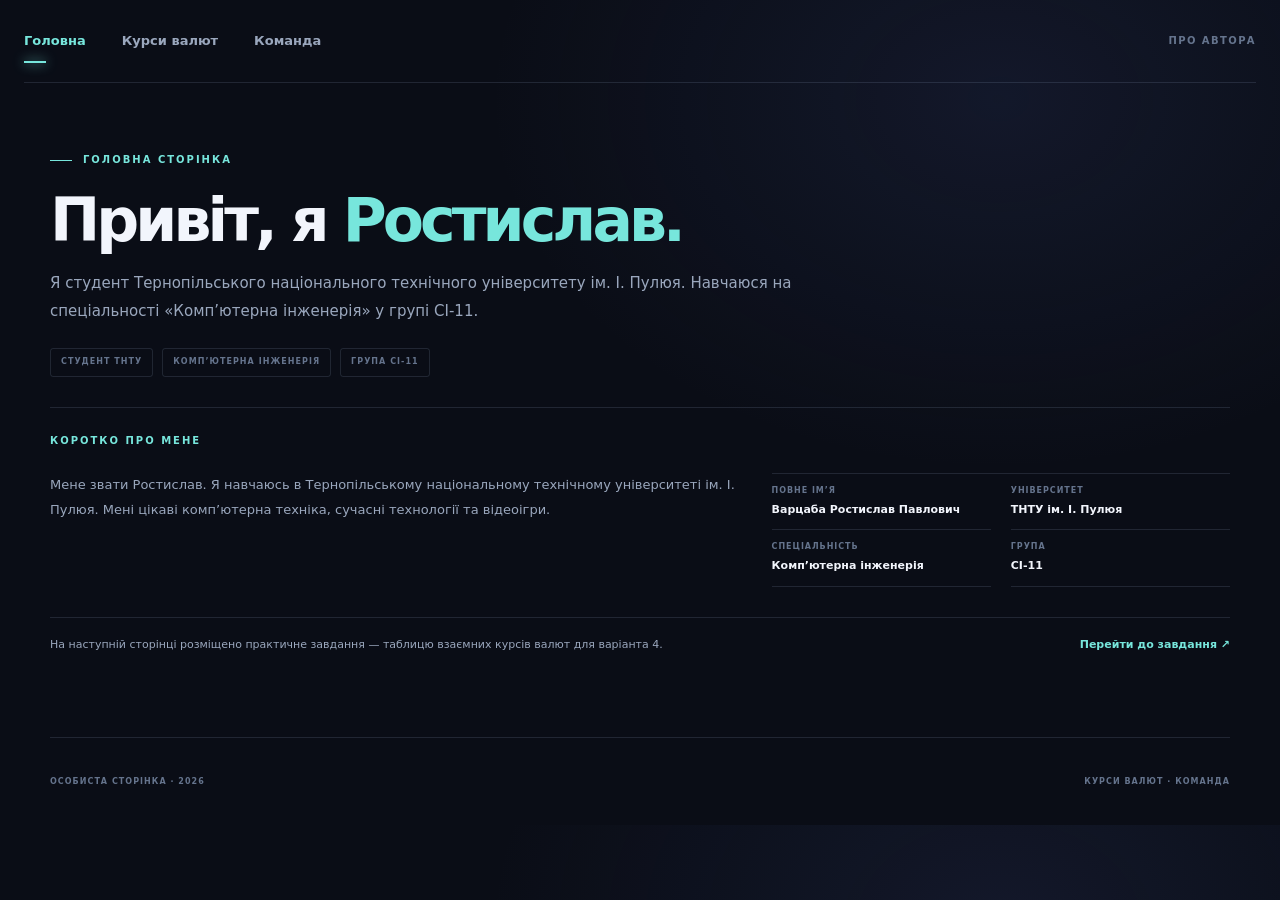
==== index.html @ c99f93b4 "Add NOVA website" ====
<!doctype html>
<html lang="uk">
<head>
  <meta charset="utf-8">
  <meta name="viewport" content="width=device-width, initial-scale=1">
  <meta name="description" content="Особиста сторінка Ростислава Варцаби.">
  <meta name="theme-color" content="#0a0d16">
  <title>Головна</title>
  <link rel="icon" href="assets/favicon.svg" type="image/svg+xml">
  <link rel="stylesheet" href="assets/style.css">
</head>
<body>
  <a class="skip-link" href="#main">Перейти до вмісту</a>
  <header class="site-header">
    </a>
    <nav class="main-nav" aria-label="Головна навігація">
      <a class="active" href="index.html" aria-current="page">Головна</a>
      <a href="task.html">Курси валют</a>
      <a href="team.html">Команда</a>
    </nav>
    <span class="header-tag">ПРО АВТОРА</span>
  </header>

  <main id="main" class="container inner-page home-page">
    <section class="page-hero compact-hero home-hero">
      <p class="eyebrow"><span class="eyebrow-line"></span> ГОЛОВНА СТОРІНКА </p>
      <h1>Привіт, я <span>Ростислав.</span></h1>
      <p class="page-lead">Я студент Тернопільського національного технічного університету ім. І. Пулюя. Навчаюся на спеціальності «Комп’ютерна інженерія» у групі СІ-11.</p>
      <div class="page-tags"><span>СТУДЕНТ ТНТУ</span><span>КОМП’ЮТЕРНА ІНЖЕНЕРІЯ</span><span>ГРУПА СІ-11</span></div>
    </section>

    <section class="home-author" aria-labelledby="about-title">
      <div class="home-section-heading">
        <div><p class="eyebrow">КОРОТКО ПРО МЕНЕ</p><h2 id="about-title"></h2></div>
      </div>
      <div class="home-author-grid">
        <p class="home-bio">Мене звати Ростислав. Я навчаюсь в  Тернопільському національному технічному університеті ім. І. Пулюя. Мені цікаві комп’ютерна техніка, сучасні технології та відеоігри.</p>
        <dl class="home-facts">
          <div><dt>ПОВНЕ ІМ’Я</dt><dd>Варцаба Ростислав Павлович</dd></div>
          <div><dt>УНІВЕРСИТЕТ</dt><dd>ТНТУ ім. І. Пулюя</dd></div>
          <div><dt>СПЕЦІАЛЬНІСТЬ</dt><dd>Комп’ютерна інженерія</dd></div>
          <div><dt>ГРУПА</dt><dd>СІ-11</dd></div>
        </dl>
      </div>
    </section>

    <section class="home-next" aria-label="Наступні сторінки">
      <p>На наступній сторінці розміщено практичне завдання — таблицю взаємних курсів валют для варіанта 4.</p>
      <a href="task.html">Перейти до завдання <span aria-hidden="true">↗</span></a>
    </section>
  </main>

  <footer class="site-footer container">
    <span>ОСОБИСТА СТОРІНКА · 2026</span>
    <span><a href="task.html">КУРСИ ВАЛЮТ</a> · <a href="team.html">КОМАНДА</a></span>
  </footer>
</body>
</html>
---- assets/style.css ----
@charset "UTF-8";
:root {
  color-scheme: dark;
  --bg: #0a0d16;
  --panel: #111725;
  --panel-2: #151d2d;
  --line: rgba(171, 190, 222, .14);
  --text: #f2f5fc;
  --muted: #9aa7bd;
  --soft: #65748d;
  --cyan: #77e6dc;
  --blue: #8ba6ff;
  --violet: #b19cff;
  --orange: #ffb36b;
  --max: 1180px;
}
* { box-sizing: border-box; }
html { scroll-behavior: smooth; }
body {
  margin: 0;
  background: radial-gradient(ellipse at 78% 12%, rgba(64, 81, 146, .16), transparent 36%), var(--bg);
  color: var(--text);
  font-family: Inter, ui-sans-serif, system-ui, -apple-system, BlinkMacSystemFont, "Segoe UI", sans-serif;
  line-height: 1.6;
}
a { color: inherit; }
.skip-link { position: absolute; left: -9999px; top: 10px; z-index: 20; padding: 10px 14px; background: var(--cyan); color: #071015; border-radius: 8px; }
.skip-link:focus { left: 12px; }
.container { width: min(var(--max), calc(100% - 48px)); margin-inline: auto; }
.site-header { width: min(1320px, calc(100% - 48px)); min-height: 82px; margin-inline: auto; display: flex; align-items: center; justify-content: space-between; border-bottom: 1px solid var(--line); gap: 28px; }
.brand { display: inline-flex; align-items: center; gap: 11px; color: var(--text); text-decoration: none; font-size: 20px; font-weight: 850; letter-spacing: .14em; }
.brand-mark { display: grid; place-items: center; width: 34px; height: 34px; border: 1px solid rgba(119,230,220,.65); border-radius: 10px 3px 10px 3px; color: var(--cyan); font-size: 18px; letter-spacing: 0; box-shadow: 0 0 22px rgba(119,230,220,.12); }
.brand-dot { color: var(--cyan); }
.main-nav { display: flex; align-items: center; gap: 36px; height: 82px; }
.main-nav a { position: relative; display: inline-flex; align-items: center; height: 100%; color: var(--muted); text-decoration: none; font-size: 13px; font-weight: 700; transition: color .2s ease; }
.main-nav a:hover, .main-nav a.active { color: var(--cyan); }
.main-nav a.active::after { content: ""; position: absolute; width: 22px; height: 2px; left: 0; bottom: 19px; background: var(--cyan); box-shadow: 0 0 12px var(--cyan); }
.header-tag { display: inline-flex; align-items: center; gap: 10px; color: var(--soft); font-size: 10px; font-weight: 800; letter-spacing: .14em; white-space: nowrap; }
.header-tag i, .pulse { display: inline-block; width: 6px; height: 6px; border-radius: 50%; background: var(--cyan); box-shadow: 0 0 12px var(--cyan); }
.hero { min-height: 605px; display: grid; grid-template-columns: 1fr 1fr; align-items: center; gap: 34px; padding-top: 42px; padding-bottom: 50px; }
.hero-copy { padding: 32px 0 20px; }
.eyebrow { display: flex; align-items: center; gap: 11px; margin: 0 0 21px; color: var(--cyan); font-size: 10px; line-height: 1.4; font-weight: 850; letter-spacing: .2em; }
.eyebrow-line { display: inline-block; width: 22px; height: 1px; background: var(--cyan); }
h1, h2, h3, p { margin-top: 0; }
.hero h1, .page-hero h1 { margin-bottom: 23px; font-size: clamp(48px, 6vw, 76px); line-height: .99; letter-spacing: -.065em; font-weight: 790; }
h1 span, h2 span { color: var(--cyan); }
.hero-lead, .page-lead { max-width: 490px; color: var(--muted); font-size: 15px; line-height: 1.85; }
.hero-actions { display: flex; align-items: center; gap: 26px; margin-top: 34px; }
.button { display: inline-flex; align-items: center; justify-content: center; gap: 21px; min-height: 48px; padding: 0 19px; border-radius: 5px; text-decoration: none; font-size: 12px; font-weight: 800; transition: transform .2s ease, box-shadow .2s ease; }
.button:hover { transform: translateY(-2px); }
.button-primary { color: #081316; background: var(--cyan); box-shadow: 0 8px 28px rgba(119,230,220,.16); }
.button-primary:hover { box-shadow: 0 10px 32px rgba(119,230,220,.27); }
.text-link { color: var(--muted); text-decoration: none; font-size: 12px; font-weight: 750; }
.text-link span { margin-left: 5px; color: var(--cyan); }
.hero-meta { display: flex; align-items: center; gap: 10px; margin-top: 50px; color: var(--soft); font-size: 9px; letter-spacing: .17em; font-weight: 800; }
.meta-divider { color: #354157; }
.hero-art { position: relative; min-height: 450px; overflow: hidden; border: 1px solid rgba(171,190,222,.12); border-radius: 3px 28px 3px 28px; background: linear-gradient(145deg, rgba(31,43,70,.45), rgba(14,19,32,.25)); isolation: isolate; }
.art-grid { position: absolute; inset: 0; opacity: .27; background-image: linear-gradient(rgba(145,170,220,.11) 1px, transparent 1px), linear-gradient(90deg, rgba(145,170,220,.11) 1px, transparent 1px); background-size: 38px 38px; mask-image: linear-gradient(135deg, black, transparent 85%); }
.hero-art::before { content: ""; position: absolute; width: 380px; height: 380px; top: 38px; left: 50%; transform: translateX(-50%); border-radius: 50%; background: radial-gradient(circle, rgba(82,177,190,.17), transparent 67%); filter: blur(4px); }
.orbit { position: absolute; width: 330px; height: 160px; left: 50%; top: 48%; border: 1px solid rgba(119,230,220,.28); border-radius: 50%; transform: translate(-50%,-50%) rotate(-32deg); }
.orbit-two { width: 400px; height: 220px; border-color: rgba(177,156,255,.22); transform: translate(-50%,-50%) rotate(44deg); }
.orbit-three { width: 260px; height: 390px; border-color: rgba(139,166,255,.18); transform: translate(-50%,-50%) rotate(66deg); }
.planet { position: absolute; width: 172px; height: 172px; top: 50%; left: 50%; transform: translate(-50%,-50%); border-radius: 50%; background: radial-gradient(circle at 34% 29%, #d4fff4 0, #77e6dc 9%, #427f9a 33%, #26365b 63%, #10172c 82%); box-shadow: inset -18px -16px 35px rgba(0,0,0,.65), 0 0 55px rgba(119,230,220,.19); }
.planet::before { content: ""; position: absolute; inset: 20px -18px; border: 1px solid rgba(199,255,245,.3); border-radius: 50%; transform: rotate(-28deg); }
.planet-core { position: absolute; width: 48px; height: 48px; top: 42px; left: 45px; border-radius: 50%; background: rgba(220,255,246,.12); filter: blur(10px); }
.planet-glow { position: absolute; inset: -16px; border: 1px solid rgba(119,230,220,.18); border-radius: 50%; }
.art-node { position: absolute; display: flex; flex-direction: column; min-width: 96px; padding: 11px 13px; border: 1px solid rgba(171,190,222,.2); border-radius: 5px; background: rgba(12,18,31,.8); box-shadow: 0 12px 28px rgba(0,0,0,.2); }
.art-node b { font-size: 20px; line-height: 1.25; color: var(--text); }
.art-node small { font-size: 8px; font-weight: 800; letter-spacing: .15em; color: var(--soft); }
.art-node > span { position: absolute; top: 13px; right: 12px; width: 5px; height: 5px; border-radius: 50%; background: var(--cyan); box-shadow: 0 0 9px var(--cyan); }
.node-one { top: 70px; right: 29px; }
.node-two { bottom: 75px; left: 24px; }
.node-two > span { background: var(--violet); box-shadow: 0 0 9px var(--violet); }
.art-caption { position: absolute; right: 25px; bottom: 22px; color: var(--cyan); font-size: 8px; letter-spacing: .14em; font-weight: 800; }
.art-caption span { color: var(--soft); }
.art-cross { position: absolute; color: rgba(119,230,220,.7); font-size: 19px; font-weight: 300; }
.cross-one { left: 23%; top: 23%; }.cross-two { right: 21%; bottom: 25%; color: rgba(177,156,255,.8); }
.intro-strip { display: flex; align-items: center; justify-content: space-between; gap: 30px; padding: 22px 0; border-top: 1px solid var(--line); border-bottom: 1px solid var(--line); }
.intro-strip > div { display: flex; flex: 0 0 auto; align-items: center; gap: 15px; color: var(--text); font-size: 10px; font-weight: 800; letter-spacing: .12em; }
.strip-number { color: var(--cyan); }
.intro-strip p { max-width: 550px; margin: 0; color: var(--muted); font-size: 12px; text-align: right; }
.section { padding-top: 110px; padding-bottom: 100px; }
.section-heading { display: flex; justify-content: space-between; align-items: end; gap: 35px; margin-bottom: 36px; }
.section-heading .eyebrow { margin-bottom: 14px; }
.section-heading h2, .bottom-cta h2 { margin-bottom: 0; font-size: clamp(30px, 4vw, 43px); line-height: 1.15; letter-spacing: -.045em; }
.section-note { max-width: 340px; margin-bottom: 4px; color: var(--muted); font-size: 12px; line-height: 1.8; }
.feature-grid { display: grid; grid-template-columns: repeat(3, 1fr); gap: 16px; }
.feature-card { min-height: 390px; padding: 21px; border: 1px solid var(--line); border-radius: 8px; background: linear-gradient(150deg, rgba(25,35,55,.78), rgba(14,19,31,.68)); transition: border-color .2s ease, transform .2s ease; }
.feature-card:hover { transform: translateY(-5px); border-color: rgba(119,230,220,.45); }
.feature-top { display: flex; justify-content: space-between; align-items: center; color: var(--soft); font-size: 9px; font-weight: 850; letter-spacing: .14em; }
.feature-icon { color: var(--cyan); font-size: 21px; }
.feature-graphic { position: relative; display: grid; place-items: center; height: 165px; margin: 8px 0 13px; overflow: hidden; }
.ai-graphic::before, .robot-graphic::before, .digital-graphic::before { content: ""; position: absolute; width: 160px; height: 160px; border: 1px solid rgba(119,230,220,.12); border-radius: 50%; }
.ai-orbit { position: absolute; width: 128px; height: 54px; border: 1px solid rgba(119,230,220,.6); border-radius: 50%; transform: rotate(-32deg); }
.ai-core { display: grid; place-items: center; width: 70px; height: 70px; border: 1px solid rgba(119,230,220,.6); border-radius: 22px 7px; color: var(--cyan); background: rgba(119,230,220,.08); font-size: 21px; font-weight: 850; box-shadow: 0 0 32px rgba(119,230,220,.12); }
.ai-graphic i { position: absolute; width: 7px; height: 7px; border-radius: 50%; background: var(--cyan); box-shadow: 0 0 10px var(--cyan); }.ai-graphic i:nth-of-type(1) { top: 35px; left: 31%; }.ai-graphic i:nth-of-type(2) { right: 27%; top: 57px; background: var(--violet); }.ai-graphic i:nth-of-type(3) { bottom: 28px; left: 43%; }
.robot-head { position: relative; z-index: 1; display: flex; justify-content: space-around; align-items: center; width: 105px; height: 75px; border: 1px solid rgba(139,166,255,.75); border-radius: 23px 23px 13px 13px; background: linear-gradient(140deg, rgba(139,166,255,.18), rgba(119,230,220,.07)); box-shadow: 0 0 35px rgba(139,166,255,.1); }
.robot-head span { width: 10px; height: 10px; border-radius: 50%; background: var(--cyan); box-shadow: 0 0 12px var(--cyan); }.robot-head b { position: absolute; width: 34px; height: 3px; bottom: 17px; border-radius: 4px; background: var(--blue); }
.robot-neck { position: absolute; width: 30px; height: 18px; margin-top: 83px; border-left: 1px solid var(--blue); border-right: 1px solid var(--blue); }.robot-base { position: absolute; width: 120px; height: 7px; margin-top: 118px; border: 1px solid rgba(139,166,255,.6); border-radius: 50%; }
.robot-signal { position: absolute; width: 6px; height: 6px; border: 1px solid var(--cyan); border-radius: 50%; }.signal-a { top: 28px; left: 26%; }.signal-b { right: 22%; bottom: 35px; }
.digital-cube { position: relative; z-index: 1; width: 72px; height: 72px; transform: rotate(30deg) skew(-8deg,-8deg); border: 1px solid rgba(177,156,255,.8); background: linear-gradient(135deg, rgba(177,156,255,.18), rgba(119,230,220,.04)); box-shadow: 0 0 35px rgba(177,156,255,.14); }
.digital-cube span { position: absolute; width: 1px; height: 100%; left: 50%; background: rgba(177,156,255,.35); }.digital-cube span:nth-child(2) { transform: rotate(60deg); }.digital-cube span:nth-child(3) { transform: rotate(-60deg); }
.digital-ring { position: absolute; width: 145px; height: 50px; border: 1px solid rgba(119,230,220,.4); border-radius: 50%; transform: rotate(31deg); }.ring-b { width: 155px; height: 85px; transform: rotate(-40deg); border-color: rgba(177,156,255,.32); }
.feature-card h3 { margin-bottom: 10px; font-size: 20px; letter-spacing: -.035em; }.feature-card p { min-height: 60px; margin-bottom: 19px; color: var(--muted); font-size: 11px; line-height: 1.8; }
.card-foot { display: block; padding-top: 14px; border-top: 1px solid var(--line); color: var(--soft); font-size: 8px; font-weight: 850; letter-spacing: .14em; }
.author-section { padding: 33px 0 75px; border-top: 1px solid var(--line); }
.author-label { display: flex; align-items: center; gap: 20px; }.author-label .eyebrow { margin: 0; }.author-line { width: 70px; height: 1px; background: var(--line); }
.author-content { display: grid; grid-template-columns: 1.1fr .9fr; gap: 70px; align-items: center; padding-top: 29px; }
.author-content h2 { margin-bottom: 14px; font-size: clamp(30px, 4vw, 42px); letter-spacing: -.05em; }.author-content p { max-width: 540px; margin: 0; color: var(--muted); font-size: 13px; line-height: 1.9; }
.author-facts { display: grid; grid-template-columns: repeat(3, 1fr); gap: 14px; }.author-facts div { padding: 15px; border-left: 1px solid rgba(119,230,220,.42); background: rgba(17,23,37,.45); }.author-facts small { display: block; margin-bottom: 6px; color: var(--soft); font-size: 8px; font-weight: 850; letter-spacing: .13em; }.author-facts b { color: var(--text); font-size: 10px; line-height: 1.5; }
.bottom-cta { display: flex; align-items: center; justify-content: space-between; gap: 35px; margin-bottom: 70px; padding: 31px 35px; border: 1px solid rgba(119,230,220,.22); border-radius: 9px; background: linear-gradient(100deg, rgba(119,230,220,.08), rgba(139,166,255,.06), rgba(177,156,255,.08)); }.bottom-cta .eyebrow { margin-bottom: 12px; }.bottom-cta h2 { font-size: 29px; }.bottom-cta p:last-child { max-width: 640px; margin: 10px 0 0; color: var(--muted); font-size: 11px; }.round-link { display: grid; flex: 0 0 auto; place-items: center; width: 52px; height: 52px; border: 1px solid var(--cyan); border-radius: 50%; color: var(--cyan); text-decoration: none; font-size: 23px; transition: background .2s ease, color .2s ease; }.round-link:hover { background: var(--cyan); color: var(--bg); }
.site-footer { display: flex; align-items: center; justify-content: space-between; min-height: 88px; gap: 20px; border-top: 1px solid var(--line); color: var(--soft); font-size: 8px; font-weight: 800; letter-spacing: .13em; }.footer-brand { font-size: 14px; }.footer-brand .brand-mark { width: 28px; height: 28px; font-size: 15px; }.site-footer > span:last-child a { text-decoration: none; }.site-footer > span:last-child a:hover { color: var(--cyan); }
.inner-page { padding-top: 70px; padding-bottom: 80px; }.compact-hero { padding-bottom: 36px; }.page-hero h1 { margin-bottom: 17px; font-size: clamp(45px, 5vw, 62px); }.page-lead { max-width: 650px; margin-bottom: 23px; }.page-tags { display: flex; flex-wrap: wrap; gap: 9px; }.page-tags span, .date-chip, .matrix-size { padding: 7px 10px; border: 1px solid var(--line); border-radius: 3px; color: var(--soft); font-size: 8px; font-weight: 850; letter-spacing: .13em; }
.currency-overview { padding-top: 25px; border-top: 1px solid var(--line); }.overview-head, .matrix-heading { display: flex; align-items: end; justify-content: space-between; gap: 20px; margin-bottom: 22px; }.overview-head .eyebrow, .matrix-heading .eyebrow { margin-bottom: 8px; }.overview-head h2, .matrix-heading h2 { margin: 0; font-size: 25px; letter-spacing: -.04em; }.date-chip { color: var(--cyan); border-color: rgba(119,230,220,.28); white-space: nowrap; }
.currency-cards { display: grid; grid-template-columns: repeat(6, 1fr); gap: 10px; }.currency-card { position: relative; min-height: 151px; padding: 14px 12px; overflow: hidden; border: 1px solid var(--line); border-radius: 6px; background: linear-gradient(150deg, rgba(24,34,54,.8), rgba(15,20,32,.8)); }.currency-card::after { content: ""; position: absolute; right: -26px; bottom: -39px; width: 85px; height: 85px; border: 1px solid rgba(119,230,220,.12); border-radius: 50%; }.currency-code { display: block; color: var(--cyan); font-size: 9px; font-weight: 850; letter-spacing: .15em; }.currency-card > b { display: block; margin-top: 8px; color: var(--text); font-size: 23px; line-height: 1.2; }.currency-card small { display: block; min-height: 31px; margin-top: 4px; color: var(--muted); font-size: 9px; }.currency-card strong { display: block; margin-top: 8px; font-size: 13px; }.currency-card em { display: block; color: var(--soft); font-size: 8px; font-style: normal; }
.matrix-section { margin-top: 63px; }.matrix-heading { margin-bottom: 10px; }.matrix-size { color: var(--cyan); font-size: 13px; }.matrix-description { max-width: 760px; margin-bottom: 19px; color: var(--muted); font-size: 11px; }.table-scroll { overflow-x: auto; border: 1px solid var(--line); border-radius: 7px; background: rgba(15,21,33,.84); }.rate-table { width: 100%; min-width: 760px; border-collapse: separate; border-spacing: 0; font-variant-numeric: tabular-nums; font-size: 11px; }.rate-table caption { padding: 14px 16px; color: var(--soft); text-align: left; font-size: 9px; }.rate-table th, .rate-table td { padding: 15px 12px; border-top: 1px solid var(--line); border-right: 1px solid var(--line); text-align: right; white-space: nowrap; }.rate-table thead th { background: rgba(119,230,220,.075); color: var(--cyan); font-size: 10px; font-weight: 850; text-align: center; }.rate-table thead tr:first-child th { padding-block: 12px; letter-spacing: .08em; }.rate-table thead .variant-head { min-width: 170px; color: var(--text); background: rgba(177,156,255,.10); }.rate-table thead .purchase-head { color: var(--cyan); background: rgba(119,230,220,.12); }.rate-table thead .stub-head { min-width: 92px; }.rate-table tbody th { color: var(--text); text-align: left; font-weight: 850; background: rgba(255,255,255,.018); }.rate-table tbody th.sale-period { min-width: 105px; color: var(--cyan); text-align: center; white-space: normal; line-height: 1.55; background: rgba(119,230,220,.055); }.rate-table td { color: #d8e1f2; }.rate-table td.diagonal { color: var(--cyan); background: rgba(119,230,220,.09); font-weight: 850; }.rate-table tr > *:last-child { border-right: 0; }.rate-table tbody tr:last-child > * { border-bottom: 0; }.visually-hidden { position: absolute; width: 1px; height: 1px; padding: 0; margin: -1px; overflow: hidden; clip: rect(0, 0, 0, 0); white-space: nowrap; border: 0; }.matrix-legend { display: flex; justify-content: space-between; gap: 15px; padding: 12px 2px; color: var(--soft); font-size: 9px; }.matrix-legend > span:first-child { display: inline-flex; align-items: center; gap: 8px; }.legend-dot { display: inline-block; width: 6px; height: 6px; border-radius: 50%; background: var(--cyan); }
.calculation-note { display: grid; grid-template-columns: 48px 1fr; gap: 18px; margin-top: 33px; padding: 22px; border: 1px solid var(--line); border-radius: 7px; background: rgba(19,27,43,.66); }.note-icon { display: grid; place-items: center; width: 43px; height: 43px; border: 1px solid rgba(177,156,255,.45); border-radius: 8px; color: var(--violet); font-size: 15px; font-weight: 850; }.calculation-note .eyebrow { margin-bottom: 6px; color: var(--violet); }.calculation-note h3 { margin-bottom: 7px; font-size: 17px; }.calculation-note p:last-child { margin: 0; color: var(--muted); font-size: 10px; line-height: 1.85; }.calculation-note strong { color: var(--cyan); }.source-note { margin-top: 18px; color: var(--soft); font-size: 9px; }.source-note a { color: var(--cyan); text-underline-offset: 3px; }
.team-page { min-height: calc(100vh - 170px); }.team-panel { position: relative; max-width: 820px; min-height: 420px; margin: 15px auto 0; padding: 23px 28px 25px; overflow: hidden; border: 1px solid var(--line); border-radius: 8px; text-align: center; background: radial-gradient(ellipse at 50% 43%, rgba(119,230,220,.09), transparent 42%), rgba(17,23,37,.72); }.team-panel-top { display: flex; justify-content: space-between; gap: 15px; color: var(--soft); text-align: left; font-size: 9px; font-weight: 850; letter-spacing: .14em; }.team-status { display: inline-flex; align-items: center; gap: 8px; }.team-status i { width: 6px; height: 6px; border-radius: 50%; background: var(--orange); box-shadow: 0 0 9px var(--orange); }.team-empty-art { position: relative; display: grid; place-items: center; height: 180px; }.empty-orbit { position: absolute; width: 190px; height: 75px; border: 1px solid rgba(119,230,220,.35); border-radius: 50%; transform: rotate(-28deg); }.empty-symbol { display: grid; place-items: center; width: 76px; height: 76px; border: 1px solid rgba(119,230,220,.65); border-radius: 23px 5px; color: var(--cyan); background: rgba(119,230,220,.08); font-size: 34px; font-weight: 850; box-shadow: 0 0 35px rgba(119,230,220,.13); }.empty-plus { position: absolute; color: var(--cyan); font-size: 20px; }.plus-a { top: 30px; left: 30%; }.plus-b { right: 29%; bottom: 25px; color: var(--violet); }.team-panel h2 { margin-bottom: 9px; font-size: 26px; letter-spacing: -.04em; }.team-panel > p { max-width: 530px; margin: 0 auto; color: var(--muted); font-size: 11px; }.team-list { width: 100%; min-height: 9px; margin: 14px 0 0; padding: 0; list-style: none; }.team-footnote { display: inline-block; margin-top: 17px; color: var(--soft); font-size: 8px; letter-spacing: .18em; font-weight: 800; }
@media (max-width: 900px) { .header-tag { display: none; }.hero { min-height: 540px; grid-template-columns: 1fr .9fr; }.hero-art { min-height: 390px; }.currency-cards { grid-template-columns: repeat(3, 1fr); }.author-content { gap: 30px; }.author-facts { grid-template-columns: 1fr; }.author-facts div { padding: 10px 13px; } }
@media (max-width: 650px) { .container, .site-header { width: min(100% - 32px, var(--max)); }.site-header { min-height: auto; flex-wrap: wrap; gap: 10px; padding: 17px 0 0; }.brand { font-size: 17px; }.main-nav { order: 2; width: 100%; height: 54px; justify-content: space-between; gap: 12px; }.main-nav a { font-size: 11px; }.main-nav a.active::after { bottom: 8px; }.hero { display: flex; flex-direction: column; align-items: stretch; gap: 22px; padding-top: 42px; }.hero-copy { padding: 0; }.hero h1 { font-size: clamp(49px, 14vw, 66px); }.hero-lead { font-size: 13px; }.hero-meta { margin-top: 30px; }.hero-art { min-height: 330px; }.planet { width: 135px; height: 135px; }.orbit { width: 275px; height: 135px; }.orbit-two { width: 320px; height: 175px; }.orbit-three { width: 220px; height: 310px; }.node-one { top: 38px; }.node-two { bottom: 55px; }.intro-strip { display: block; }.intro-strip p { margin-top: 12px; text-align: left; }.section { padding-top: 70px; padding-bottom: 65px; }.section-heading { display: block; }.section-note { margin-top: 15px; }.feature-grid { grid-template-columns: 1fr; }.feature-card { min-height: auto; }.feature-card p { min-height: auto; }.author-content { grid-template-columns: 1fr; gap: 24px; }.author-facts { grid-template-columns: 1fr 1fr 1fr; gap: 7px; }.author-facts div { padding: 9px; }.author-facts b { font-size: 9px; }.bottom-cta { padding: 23px 19px; margin-bottom: 45px; }.bottom-cta h2 { font-size: 24px; }.round-link { width: 44px; height: 44px; }.site-footer { flex-wrap: wrap; justify-content: space-between; padding: 20px 0; }.site-footer > span:nth-child(2) { display: none; }.inner-page { padding-top: 48px; }.page-hero h1 { font-size: 47px; }.currency-cards { grid-template-columns: repeat(2, 1fr); }.currency-card { min-height: 145px; }.overview-head, .matrix-heading { align-items: start; }.matrix-legend { display: block; }.matrix-legend span { display: flex; margin-bottom: 6px; }.calculation-note { grid-template-columns: 1fr; padding: 18px; }.team-panel { padding: 18px 15px 22px; }.team-panel-top { font-size: 7px; }.team-panel h2 { font-size: 22px; } }
@media (prefers-reduced-motion: reduce) { html { scroll-behavior: auto; } *, *::before, *::after { transition-duration: .01ms !important; animation-duration: .01ms !important; animation-iteration-count: 1 !important; } }

/* Minimalist home page: scoped styles so task.html and team.html stay unchanged. */
.home-page { padding-top: 70px; }
.home-page .home-hero { padding-bottom: 30px; }
.home-page .home-hero h1 { max-width: 850px; font-size: clamp(42px, 5vw, 60px); line-height: 1.08; }
.home-page .home-hero .page-lead { max-width: 760px; }
.home-author, .home-topic { padding: 26px 0 30px; border-top: 1px solid var(--line); }
.home-section-heading { display: flex; align-items: end; justify-content: space-between; gap: 20px; margin-bottom: 18px; }
.home-section-heading .eyebrow { margin-bottom: 7px; }
.home-section-heading h2 { margin: 0; font-size: 24px; letter-spacing: -.04em; }
.home-section-heading > span { color: var(--soft); font-size: 9px; font-weight: 800; letter-spacing: .13em; }
.home-author-grid { display: grid; grid-template-columns: 1.2fr .8fr; gap: 34px; align-items: start; }
.home-bio { max-width: 720px; margin: 0; color: var(--muted); font-size: 13px; line-height: 1.9; }
.home-facts { display: grid; grid-template-columns: 1fr 1fr; gap: 0 20px; margin: 0; border-top: 1px solid var(--line); }
.home-facts div { padding: 11px 0; border-bottom: 1px solid var(--line); }
.home-facts dt { margin-bottom: 3px; color: var(--soft); font-size: 8px; font-weight: 850; letter-spacing: .12em; }
.home-facts dd { margin: 0; color: var(--text); font-size: 11px; font-weight: 650; }
.home-topic { padding-bottom: 34px; }
.home-topic-list { display: grid; grid-template-columns: repeat(3, 1fr); border-top: 1px solid var(--line); border-bottom: 1px solid var(--line); }
.home-topic-item { padding: 15px 18px 15px 0; }
.home-topic-item + .home-topic-item { padding-left: 18px; border-left: 1px solid var(--line); }
.home-topic-item span { display: block; margin-bottom: 6px; color: var(--cyan); font-size: 9px; font-weight: 850; letter-spacing: .12em; }
.home-topic-item h3 { margin: 0 0 5px; font-size: 14px; }
.home-topic-item p { margin: 0; color: var(--muted); font-size: 10px; line-height: 1.7; }
.home-next { display: flex; align-items: center; justify-content: space-between; gap: 20px; padding: 18px 0 4px; border-top: 1px solid var(--line); }
.home-next p { margin: 0; color: var(--muted); font-size: 11px; }
.home-next a { color: var(--cyan); font-size: 11px; font-weight: 800; text-decoration: none; white-space: nowrap; }
.home-next a:hover { text-decoration: underline; text-underline-offset: 4px; }
@media (max-width: 700px) {
  .home-page { padding-top: 48px; }
  .home-author-grid { grid-template-columns: 1fr; gap: 20px; }
  .home-topic-list { grid-template-columns: 1fr; }
  .home-topic-item, .home-topic-item + .home-topic-item { padding: 13px 0; border-left: 0; }
  .home-topic-item + .home-topic-item { border-top: 1px solid var(--line); }
  .home-next { align-items: flex-start; flex-direction: column; }
}
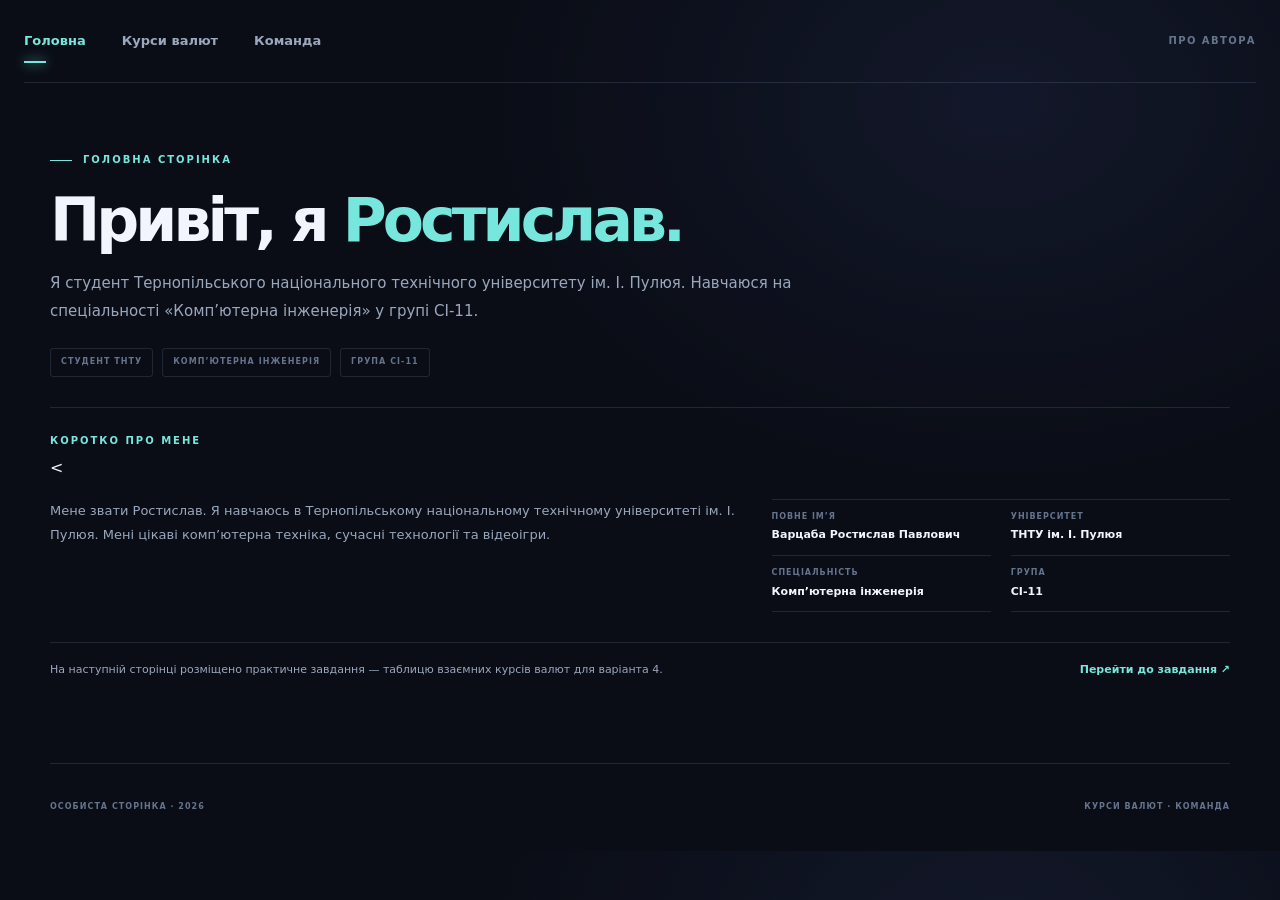
==== commit ca14cc69: "Update index.html" ====
--- a/index.html
+++ b/index.html
@@ -12,7 +12,6 @@
 <body>
   <a class="skip-link" href="#main">Перейти до вмісту</a>
   <header class="site-header">
-    </a>
     <nav class="main-nav" aria-label="Головна навігація">
       <a class="active" href="index.html" aria-current="page">Головна</a>
       <a href="task.html">Курси валют</a>
@@ -31,7 +30,7 @@
 
     <section class="home-author" aria-labelledby="about-title">
       <div class="home-section-heading">
-        <div><p class="eyebrow">КОРОТКО ПРО МЕНЕ</p><h2 id="about-title"></h2></div>
+        <div><p class="eyebrow">КОРОТКО ПРО МЕНЕ</p><</div>
       </div>
       <div class="home-author-grid">
         <p class="home-bio">Мене звати Ростислав. Я навчаюсь в  Тернопільському національному технічному університеті ім. І. Пулюя. Мені цікаві комп’ютерна техніка, сучасні технології та відеоігри.</p>
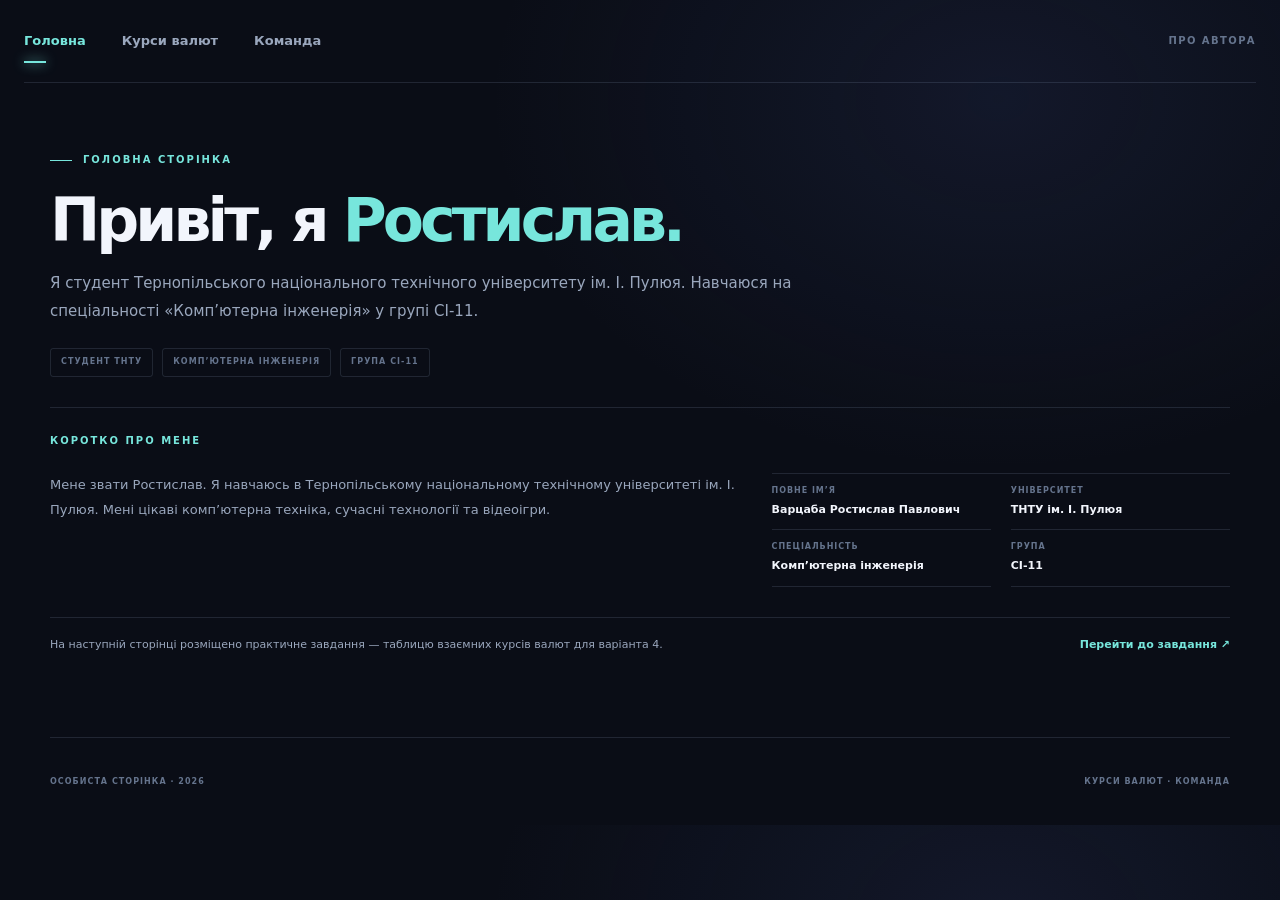
==== commit 35043b08: "Update index.html" ====
--- a/index.html
+++ b/index.html
@@ -30,7 +30,7 @@
 
     <section class="home-author" aria-labelledby="about-title">
       <div class="home-section-heading">
-        <div><p class="eyebrow">КОРОТКО ПРО МЕНЕ</p><</div>
+        <div><p class="eyebrow">КОРОТКО ПРО МЕНЕ</p></div>
       </div>
       <div class="home-author-grid">
         <p class="home-bio">Мене звати Ростислав. Я навчаюсь в  Тернопільському національному технічному університеті ім. І. Пулюя. Мені цікаві комп’ютерна техніка, сучасні технології та відеоігри.</p>
